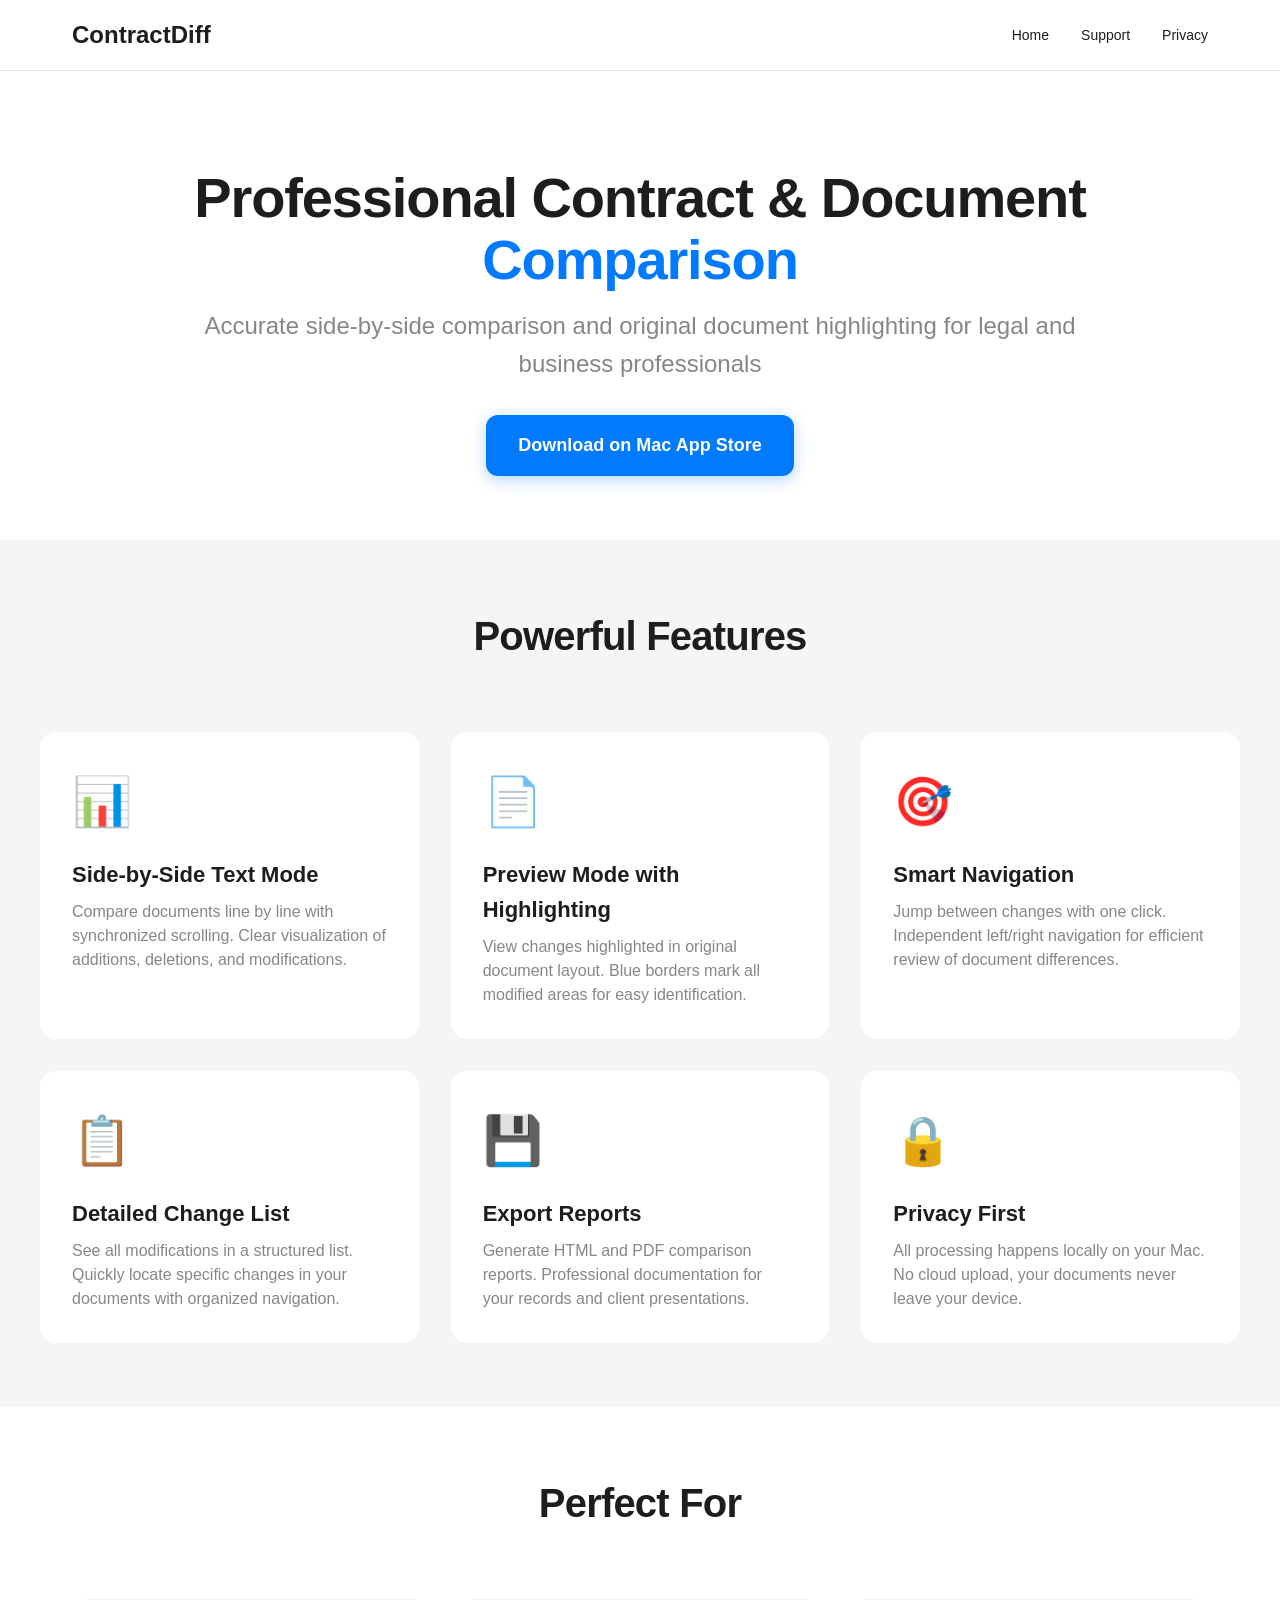
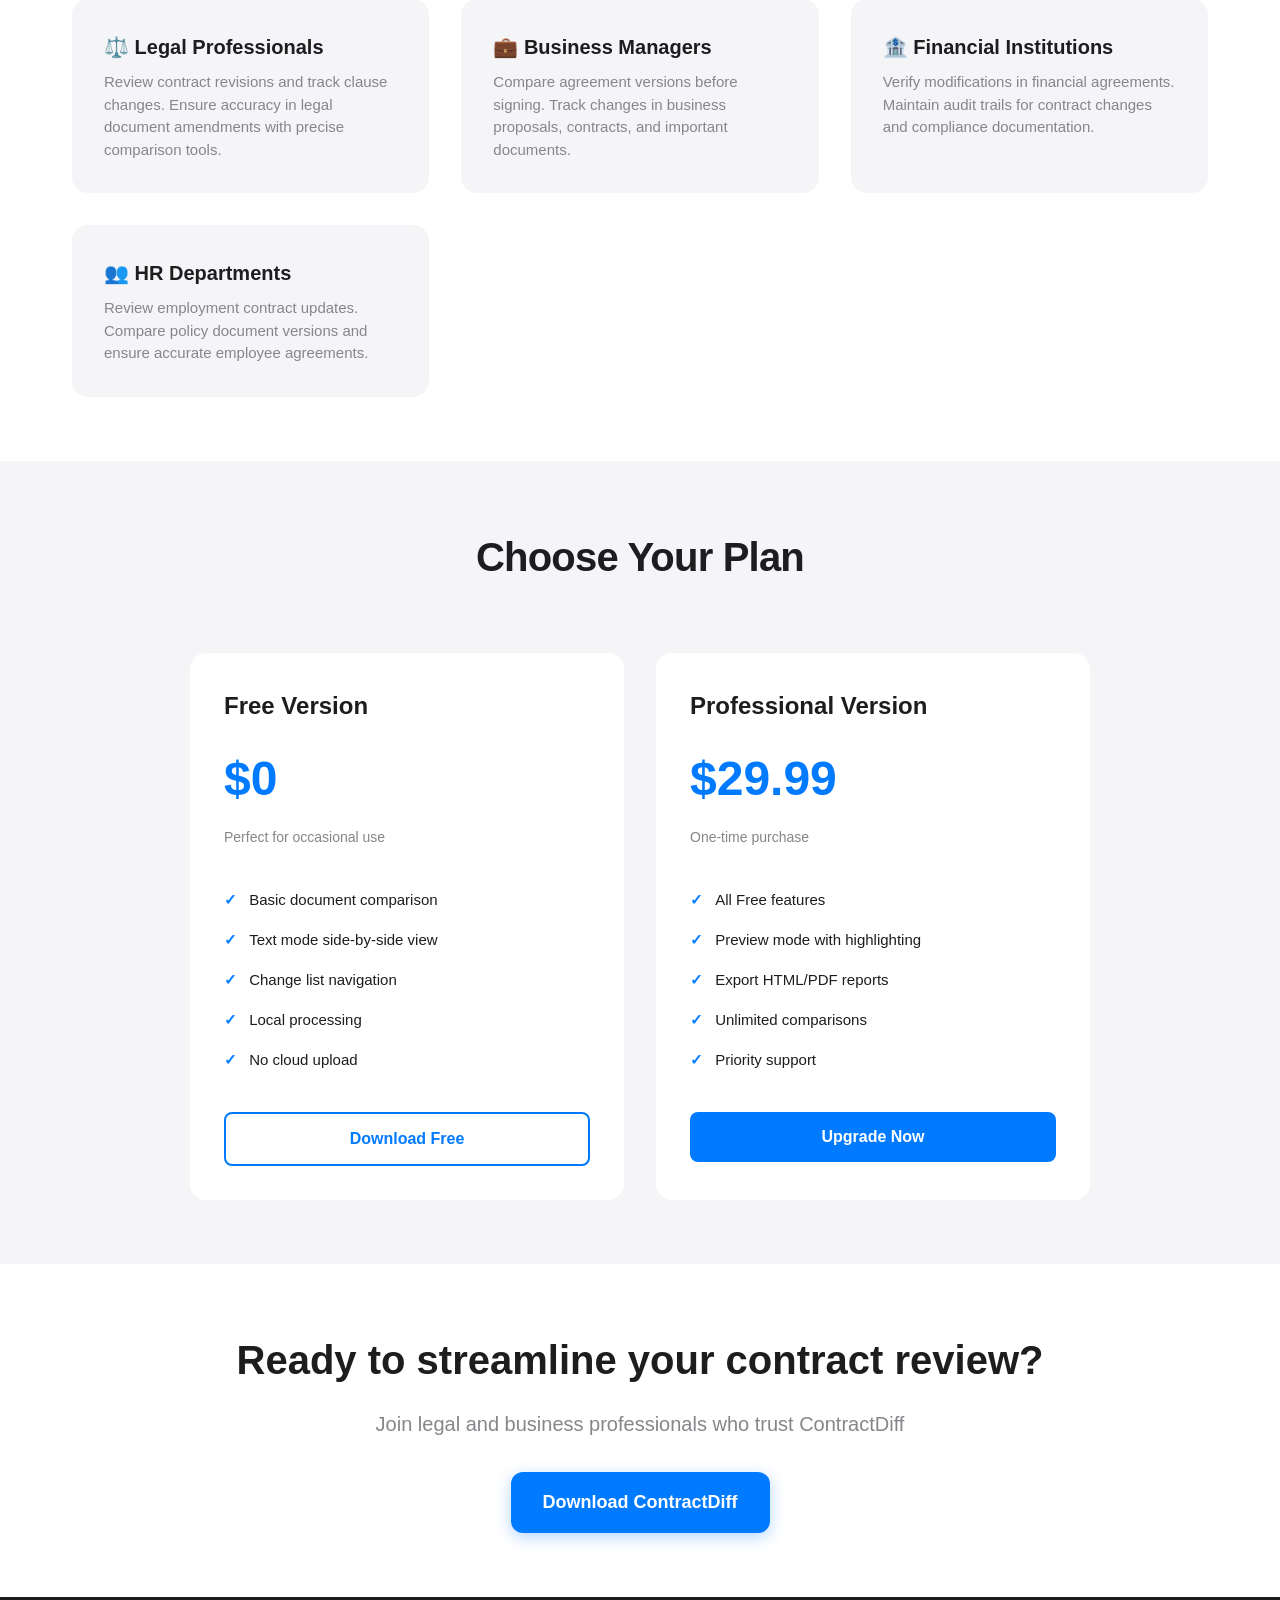
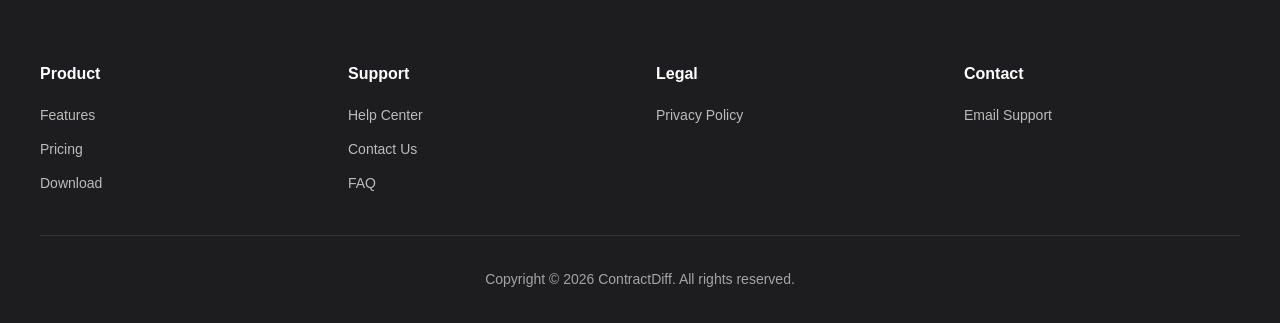
==== index.html @ 59f99d76 "Initial ContractDiff website with marketing, support, and privacy pages" ====
<!DOCTYPE html>
<html lang="en">
<head>
    <meta charset="UTF-8">
    <meta name="viewport" content="width=device-width, initial-scale=1.0">
    <meta name="description" content="ContractDiff - Professional contract and document comparison tool for legal and business professionals. Compare contracts, track changes, and export detailed reports.">
    <meta name="keywords" content="contract comparison, document diff, PDF compare, legal tool, contract review, change tracking, document analysis">
    <title>ContractDiff - Professional Contract & Document Comparison</title>
    <link rel="stylesheet" href="css/style.css">
</head>
<body>
    <header>
        <nav>
            <a href="index.html" class="logo">ContractDiff</a>
            <ul class="nav-links">
                <li><a href="index.html">Home</a></li>
                <li><a href="support.html">Support</a></li>
                <li><a href="privacy.html">Privacy</a></li>
            </ul>
        </nav>
    </header>

    <main>
        <section class="hero">
            <h1>Professional Contract & Document <span class="highlight">Comparison</span></h1>
            <p>Accurate side-by-side comparison and original document highlighting for legal and business professionals</p>
            <!-- App Store link - to be updated after launch -->
            <a href="#" class="cta-button">Download on Mac App Store</a>
        </section>

        <section class="features">
            <div class="features-container">
                <h2 class="section-title">Powerful Features</h2>
                <div class="features-grid">
                    <div class="feature-card">
                        <div class="feature-icon">📊</div>
                        <h3>Side-by-Side Text Mode</h3>
                        <p>Compare documents line by line with synchronized scrolling. Clear visualization of additions, deletions, and modifications.</p>
                    </div>
                    <div class="feature-card">
                        <div class="feature-icon">📄</div>
                        <h3>Preview Mode with Highlighting</h3>
                        <p>View changes highlighted in original document layout. Blue borders mark all modified areas for easy identification.</p>
                    </div>
                    <div class="feature-card">
                        <div class="feature-icon">🎯</div>
                        <h3>Smart Navigation</h3>
                        <p>Jump between changes with one click. Independent left/right navigation for efficient review of document differences.</p>
                    </div>
                    <div class="feature-card">
                        <div class="feature-icon">📋</div>
                        <h3>Detailed Change List</h3>
                        <p>See all modifications in a structured list. Quickly locate specific changes in your documents with organized navigation.</p>
                    </div>
                    <div class="feature-card">
                        <div class="feature-icon">💾</div>
                        <h3>Export Reports</h3>
                        <p>Generate HTML and PDF comparison reports. Professional documentation for your records and client presentations.</p>
                    </div>
                    <div class="feature-card">
                        <div class="feature-icon">🔒</div>
                        <h3>Privacy First</h3>
                        <p>All processing happens locally on your Mac. No cloud upload, your documents never leave your device.</p>
                    </div>
                </div>
            </div>
        </section>

        <section class="use-cases">
            <h2 class="section-title">Perfect For</h2>
            <div class="use-cases-list">
                <div class="use-case">
                    <h3>⚖️ Legal Professionals</h3>
                    <p>Review contract revisions and track clause changes. Ensure accuracy in legal document amendments with precise comparison tools.</p>
                </div>
                <div class="use-case">
                    <h3>💼 Business Managers</h3>
                    <p>Compare agreement versions before signing. Track changes in business proposals, contracts, and important documents.</p>
                </div>
                <div class="use-case">
                    <h3>🏦 Financial Institutions</h3>
                    <p>Verify modifications in financial agreements. Maintain audit trails for contract changes and compliance documentation.</p>
                </div>
                <div class="use-case">
                    <h3>👥 HR Departments</h3>
                    <p>Review employment contract updates. Compare policy document versions and ensure accurate employee agreements.</p>
                </div>
            </div>
        </section>

        <section class="pricing">
            <div class="features-container">
                <h2 class="section-title">Choose Your Plan</h2>
                <div class="pricing-container">
                    <div class="pricing-card">
                        <h3>Free Version</h3>
                        <p class="price">$0</p>
                        <p class="price-description">Perfect for occasional use</p>
                        <ul class="features-list">
                            <li>Basic document comparison</li>
                            <li>Text mode side-by-side view</li>
                            <li>Change list navigation</li>
                            <li>Local processing</li>
                            <li>No cloud upload</li>
                        </ul>
                        <a href="#" class="pricing-button secondary-button">Download Free</a>
                    </div>
                    <div class="pricing-card">
                        <h3>Professional Version</h3>
                        <p class="price">$29.99</p>
                        <p class="price-description">One-time purchase</p>
                        <ul class="features-list">
                            <li>All Free features</li>
                            <li>Preview mode with highlighting</li>
                            <li>Export HTML/PDF reports</li>
                            <li>Unlimited comparisons</li>
                            <li>Priority support</li>
                        </ul>
                        <a href="#" class="pricing-button">Upgrade Now</a>
                    </div>
                </div>
            </div>
        </section>

        <section class="cta-final">
            <h2>Ready to streamline your contract review?</h2>
            <p>Join legal and business professionals who trust ContractDiff</p>
            <a href="#" class="cta-button">Download ContractDiff</a>
        </section>
    </main>

    <footer>
        <div class="footer-content">
            <div class="footer-section">
                <h4>Product</h4>
                <ul>
                    <li><a href="index.html">Features</a></li>
                    <li><a href="index.html#pricing">Pricing</a></li>
                    <li><a href="#">Download</a></li>
                </ul>
            </div>
            <div class="footer-section">
                <h4>Support</h4>
                <ul>
                    <li><a href="support.html">Help Center</a></li>
                    <li><a href="support.html#contact">Contact Us</a></li>
                    <li><a href="support.html#faq">FAQ</a></li>
                </ul>
            </div>
            <div class="footer-section">
                <h4>Legal</h4>
                <ul>
                    <li><a href="privacy.html">Privacy Policy</a></li>
                </ul>
            </div>
            <div class="footer-section">
                <h4>Contact</h4>
                <ul>
                    <li><a href="mailto:cloaklyapp@gmail.com">Email Support</a></li>
                </ul>
            </div>
        </div>
        <div class="footer-bottom">
            <p>Copyright © 2026 ContractDiff. All rights reserved.</p>
        </div>
    </footer>
</body>
</html>
---- css/style.css ----
/* ContractDiff Website Styles */
/* Modern, Clean Design with Blue Accent */

:root {
    --primary-blue: #007AFF;
    --dark-blue: #0051D5;
    --dark-text: #1d1d1f;
    --gray-text: #86868b;
    --light-bg: #f5f5f7;
    --white: #ffffff;
    --border-radius: 16px;
    --spacing-xs: 8px;
    --spacing-sm: 16px;
    --spacing-md: 32px;
    --spacing-lg: 64px;
    --spacing-xl: 96px;
}

* {
    margin: 0;
    padding: 0;
    box-sizing: border-box;
}

body {
    font-family: -apple-system, BlinkMacSystemFont, 'SF Pro Display', 'Segoe UI', 'Helvetica Neue', Arial, sans-serif;
    color: var(--dark-text);
    line-height: 1.6;
    background: var(--white);
    -webkit-font-smoothing: antialiased;
    -moz-osx-font-smoothing: grayscale;
}

/* Header */
header {
    background: rgba(255, 255, 255, 0.8);
    backdrop-filter: blur(20px);
    border-bottom: 1px solid rgba(0, 0, 0, 0.1);
    position: sticky;
    top: 0;
    z-index: 1000;
}

nav {
    max-width: 1200px;
    margin: 0 auto;
    padding: var(--spacing-sm) var(--spacing-md);
    display: flex;
    justify-content: space-between;
    align-items: center;
}

.logo {
    font-size: 24px;
    font-weight: 600;
    color: var(--dark-text);
    text-decoration: none;
}

.nav-links {
    display: flex;
    gap: var(--spacing-md);
    list-style: none;
}

.nav-links a {
    color: var(--dark-text);
    text-decoration: none;
    font-size: 14px;
    transition: color 0.3s;
}

.nav-links a:hover {
    color: var(--primary-blue);
}

/* Hero Section */
.hero {
    text-align: center;
    padding: var(--spacing-xl) var(--spacing-md) var(--spacing-lg);
    max-width: 980px;
    margin: 0 auto;
}

.hero h1 {
    font-size: 56px;
    font-weight: 700;
    line-height: 1.1;
    margin-bottom: var(--spacing-sm);
    letter-spacing: -0.02em;
}

.hero .highlight {
    color: var(--primary-blue);
}

.hero p {
    font-size: 24px;
    color: var(--gray-text);
    margin-bottom: var(--spacing-md);
    font-weight: 400;
}

.cta-button {
    display: inline-block;
    background: var(--primary-blue);
    color: var(--white);
    padding: 16px 32px;
    border-radius: 12px;
    text-decoration: none;
    font-size: 18px;
    font-weight: 600;
    transition: all 0.3s;
    box-shadow: 0 4px 16px rgba(0, 122, 255, 0.3);
}

.cta-button:hover {
    background: var(--dark-blue);
    transform: translateY(-2px);
    box-shadow: 0 6px 20px rgba(0, 122, 255, 0.4);
}

/* Features Section */
.features {
    background: var(--light-bg);
    padding: var(--spacing-lg) var(--spacing-md);
}

.features-container {
    max-width: 1200px;
    margin: 0 auto;
}

.section-title {
    text-align: center;
    font-size: 40px;
    font-weight: 700;
    margin-bottom: var(--spacing-lg);
    letter-spacing: -0.02em;
}

.features-grid {
    display: grid;
    grid-template-columns: repeat(auto-fit, minmax(340px, 1fr));
    gap: var(--spacing-md);
}

.feature-card {
    background: var(--white);
    padding: var(--spacing-md);
    border-radius: var(--border-radius);
    transition: transform 0.3s, box-shadow 0.3s;
}

.feature-card:hover {
    transform: translateY(-4px);
    box-shadow: 0 12px 24px rgba(0, 0, 0, 0.1);
}

.feature-icon {
    font-size: 48px;
    margin-bottom: var(--spacing-sm);
}

.feature-card h3 {
    font-size: 22px;
    font-weight: 600;
    margin-bottom: var(--spacing-xs);
    color: var(--dark-text);
}

.feature-card p {
    color: var(--gray-text);
    font-size: 16px;
    line-height: 1.5;
}

/* Use Cases Section */
.use-cases {
    padding: var(--spacing-lg) var(--spacing-md);
    max-width: 1200px;
    margin: 0 auto;
}

.use-cases-list {
    display: grid;
    grid-template-columns: repeat(auto-fit, minmax(280px, 1fr));
    gap: var(--spacing-md);
    margin-top: var(--spacing-md);
}

.use-case {
    padding: var(--spacing-md);
    background: var(--light-bg);
    border-radius: var(--border-radius);
}

.use-case h3 {
    font-size: 20px;
    font-weight: 600;
    margin-bottom: var(--spacing-xs);
    color: var(--dark-text);
}

.use-case p {
    color: var(--gray-text);
    font-size: 15px;
    line-height: 1.5;
}

/* Pricing Section */
.pricing {
    background: var(--light-bg);
    padding: var(--spacing-lg) var(--spacing-md);
}

.pricing-container {
    max-width: 900px;
    margin: 0 auto;
    display: grid;
    grid-template-columns: repeat(auto-fit, minmax(300px, 1fr));
    gap: var(--spacing-md);
}

.pricing-card {
    background: var(--white);
    padding: var(--spacing-md);
    border-radius: var(--border-radius);
    border: 2px solid transparent;
    transition: all 0.3s;
}

.pricing-card:hover {
    border-color: var(--primary-blue);
    transform: translateY(-4px);
    box-shadow: 0 12px 24px rgba(0, 0, 0, 0.1);
}

.pricing-card h3 {
    font-size: 24px;
    font-weight: 600;
    margin-bottom: var(--spacing-sm);
}

.price {
    font-size: 48px;
    font-weight: 700;
    color: var(--primary-blue);
    margin-bottom: var(--spacing-xs);
}

.price-description {
    color: var(--gray-text);
    font-size: 14px;
    margin-bottom: var(--spacing-md);
}

.features-list {
    list-style: none;
    margin-bottom: var(--spacing-md);
}

.features-list li {
    padding: 8px 0;
    color: var(--dark-text);
    font-size: 15px;
}

.features-list li:before {
    content: "✓ ";
    color: var(--primary-blue);
    font-weight: bold;
    margin-right: 8px;
}

.pricing-button {
    display: block;
    width: 100%;
    background: var(--primary-blue);
    color: var(--white);
    padding: 12px 24px;
    border-radius: 8px;
    text-decoration: none;
    text-align: center;
    font-weight: 600;
    transition: background 0.3s;
}

.pricing-button:hover {
    background: var(--dark-blue);
}

.secondary-button {
    background: var(--white);
    color: var(--primary-blue);
    border: 2px solid var(--primary-blue);
}

.secondary-button:hover {
    background: var(--light-bg);
}

/* CTA Final Section */
.cta-final {
    text-align: center;
    padding: var(--spacing-lg) var(--spacing-md);
}

.cta-final h2 {
    font-size: 40px;
    font-weight: 700;
    margin-bottom: var(--spacing-sm);
}

.cta-final p {
    font-size: 20px;
    color: var(--gray-text);
    margin-bottom: var(--spacing-md);
}

/* Support & Privacy Pages */
.support-container,
.privacy-container {
    max-width: 800px;
    margin: 0 auto;
    padding: var(--spacing-lg) var(--spacing-md);
}

.support-container h1,
.privacy-container h1 {
    font-size: 48px;
    font-weight: 700;
    margin-bottom: var(--spacing-sm);
}

.support-container h2,
.privacy-container h2 {
    font-size: 32px;
    font-weight: 600;
    margin-top: var(--spacing-lg);
    margin-bottom: var(--spacing-sm);
    color: var(--dark-text);
}

.support-container h3,
.privacy-container h3 {
    font-size: 24px;
    font-weight: 600;
    margin-top: var(--spacing-md);
    margin-bottom: var(--spacing-sm);
    color: var(--dark-text);
}

.support-container p,
.privacy-container p {
    margin-bottom: var(--spacing-sm);
    color: var(--dark-text);
    font-size: 17px;
    line-height: 1.6;
}

.support-container ul,
.privacy-container ul,
.support-container ol,
.privacy-container ol {
    margin-bottom: var(--spacing-sm);
    margin-left: var(--spacing-md);
}

.support-container li,
.privacy-container li {
    margin-bottom: var(--spacing-xs);
    color: var(--dark-text);
    font-size: 17px;
}

.contact-box {
    background: var(--light-bg);
    padding: var(--spacing-md);
    border-radius: var(--border-radius);
    margin: var(--spacing-md) 0;
}

.contact-box p {
    margin-bottom: var(--spacing-xs);
}

.contact-box a {
    color: var(--primary-blue);
    text-decoration: none;
    font-weight: 600;
}

.contact-box a:hover {
    text-decoration: underline;
}

.last-updated {
    color: var(--gray-text);
    font-size: 14px;
    margin-bottom: var(--spacing-md);
}

/* Footer */
footer {
    background: var(--dark-text);
    color: var(--white);
    padding: var(--spacing-lg) var(--spacing-md) var(--spacing-md);
}

.footer-content {
    max-width: 1200px;
    margin: 0 auto;
    display: grid;
    grid-template-columns: repeat(auto-fit, minmax(200px, 1fr));
    gap: var(--spacing-md);
    margin-bottom: var(--spacing-md);
}

.footer-section h4 {
    font-size: 16px;
    font-weight: 600;
    margin-bottom: var(--spacing-sm);
}

.footer-section ul {
    list-style: none;
}

.footer-section li {
    margin-bottom: var(--spacing-xs);
}

.footer-section a {
    color: rgba(255, 255, 255, 0.7);
    text-decoration: none;
    font-size: 14px;
    transition: color 0.3s;
}

.footer-section a:hover {
    color: var(--white);
}

.footer-bottom {
    max-width: 1200px;
    margin: 0 auto;
    padding-top: var(--spacing-md);
    border-top: 1px solid rgba(255, 255, 255, 0.1);
    text-align: center;
    color: rgba(255, 255, 255, 0.6);
    font-size: 14px;
}

/* Responsive Design */
@media (max-width: 768px) {
    .hero h1 {
        font-size: 40px;
    }

    .hero p {
        font-size: 20px;
    }

    .section-title {
        font-size: 32px;
    }

    .features-grid {
        grid-template-columns: 1fr;
    }

    .use-cases-list {
        grid-template-columns: 1fr;
    }

    .pricing-container {
        grid-template-columns: 1fr;
    }

    .nav-links {
        gap: var(--spacing-sm);
    }

    .nav-links a {
        font-size: 13px;
    }

    .support-container h1,
    .privacy-container h1 {
        font-size: 36px;
    }

    .support-container h2,
    .privacy-container h2 {
        font-size: 28px;
    }
}

@media (max-width: 480px) {
    .hero h1 {
        font-size: 32px;
    }

    .hero p {
        font-size: 18px;
    }

    .logo {
        font-size: 20px;
    }

    .nav-links {
        gap: 12px;
    }
}
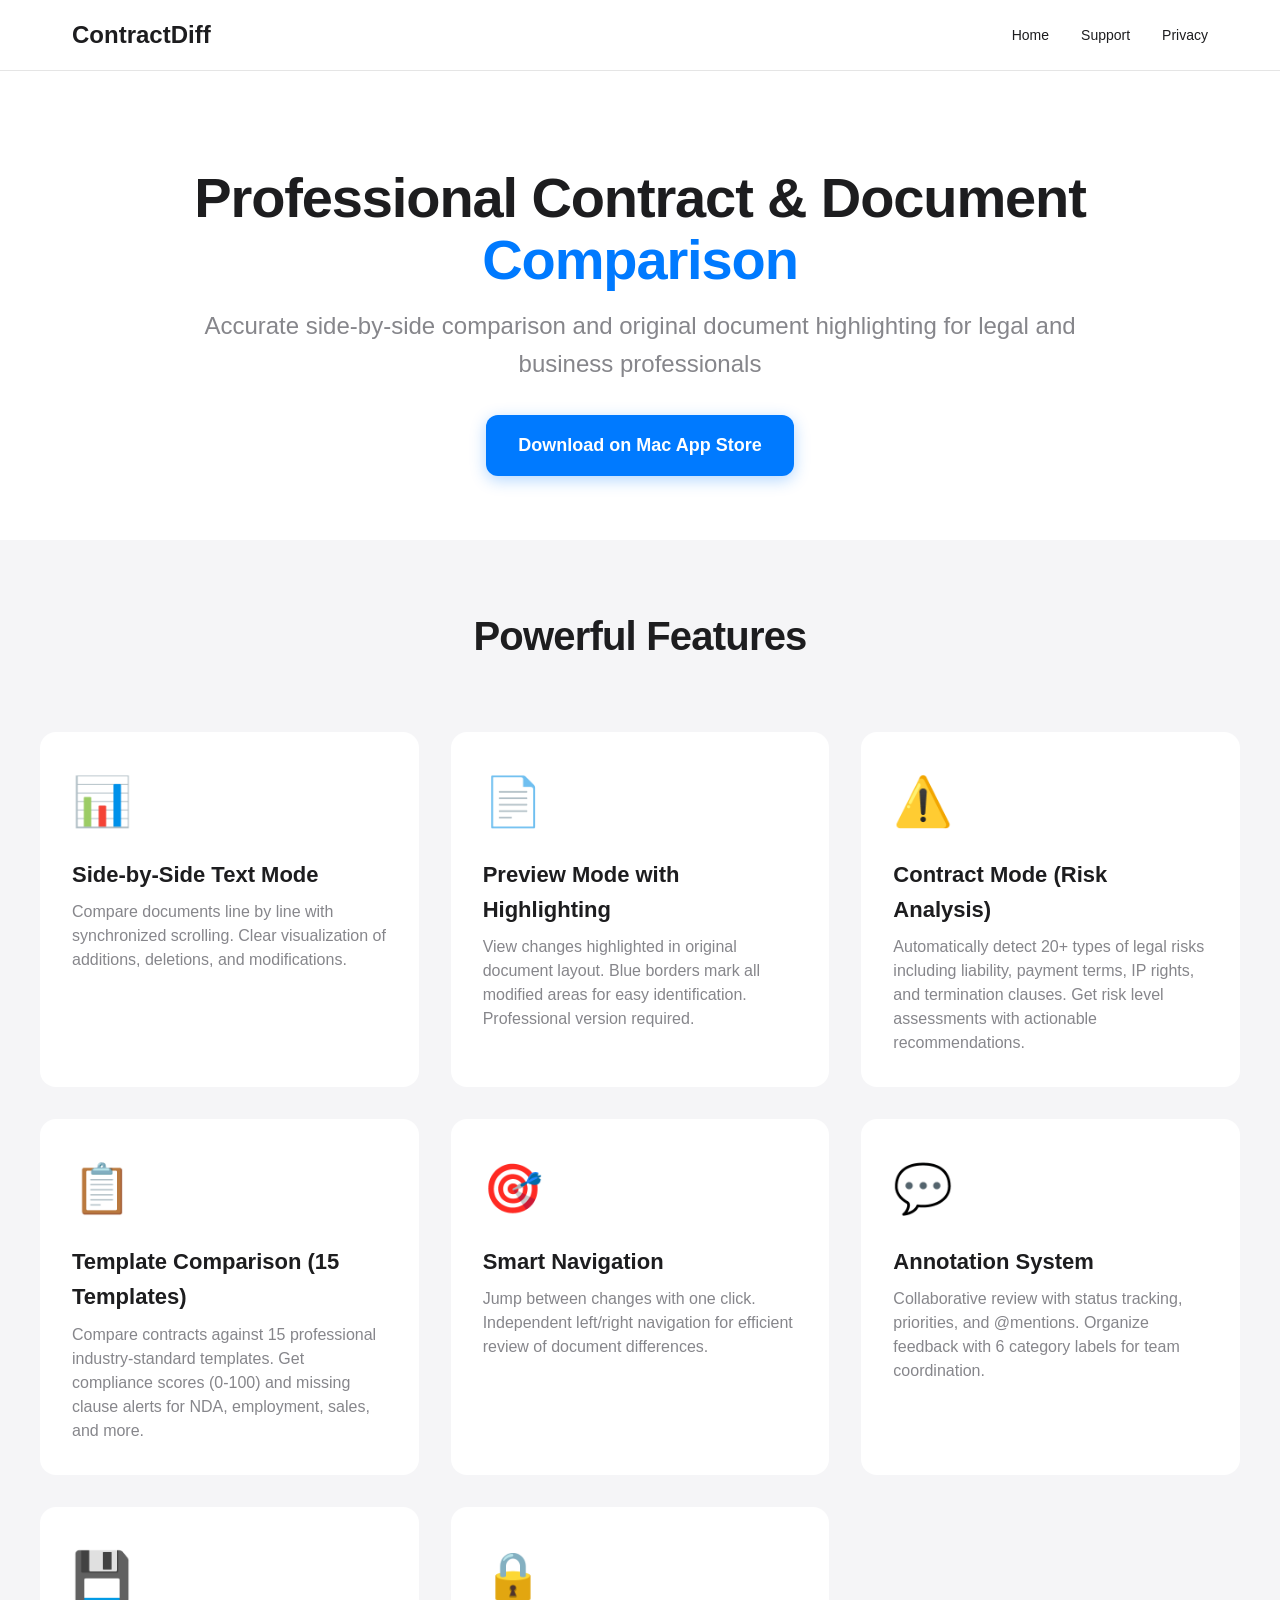
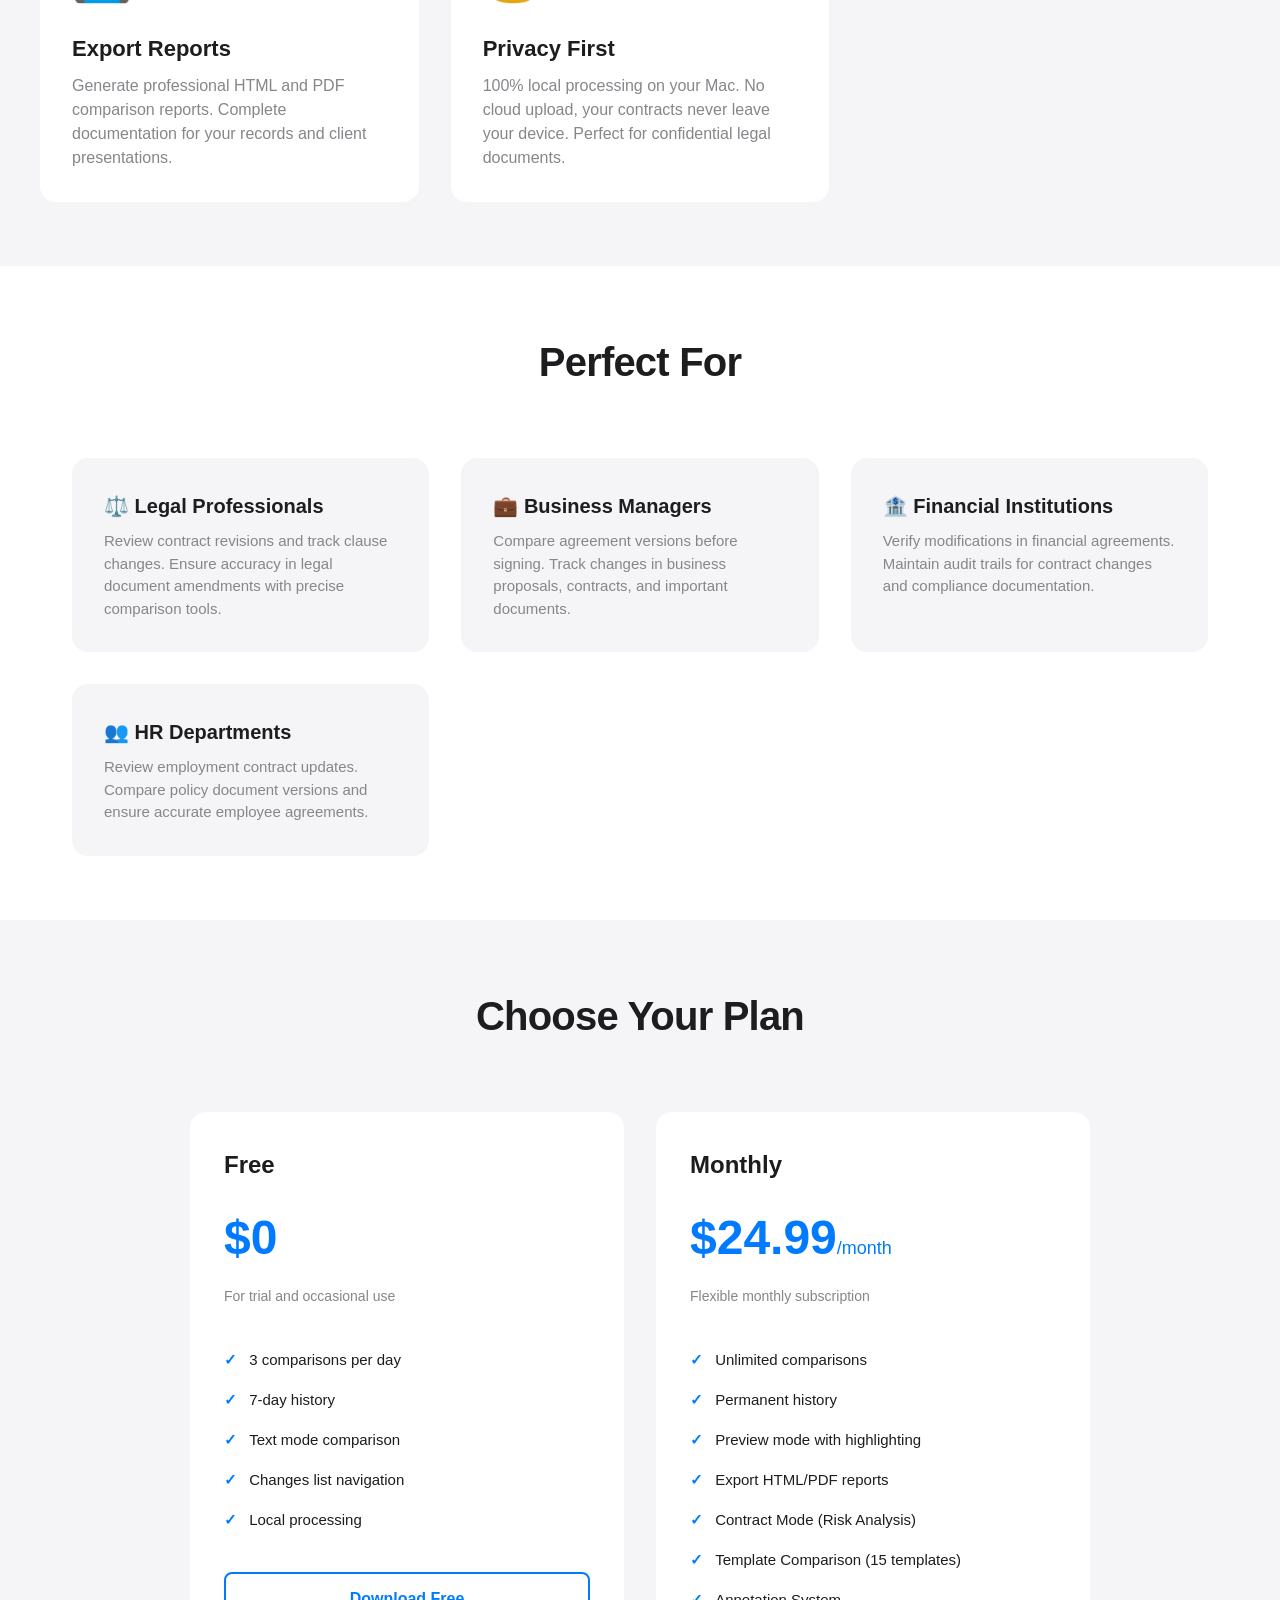
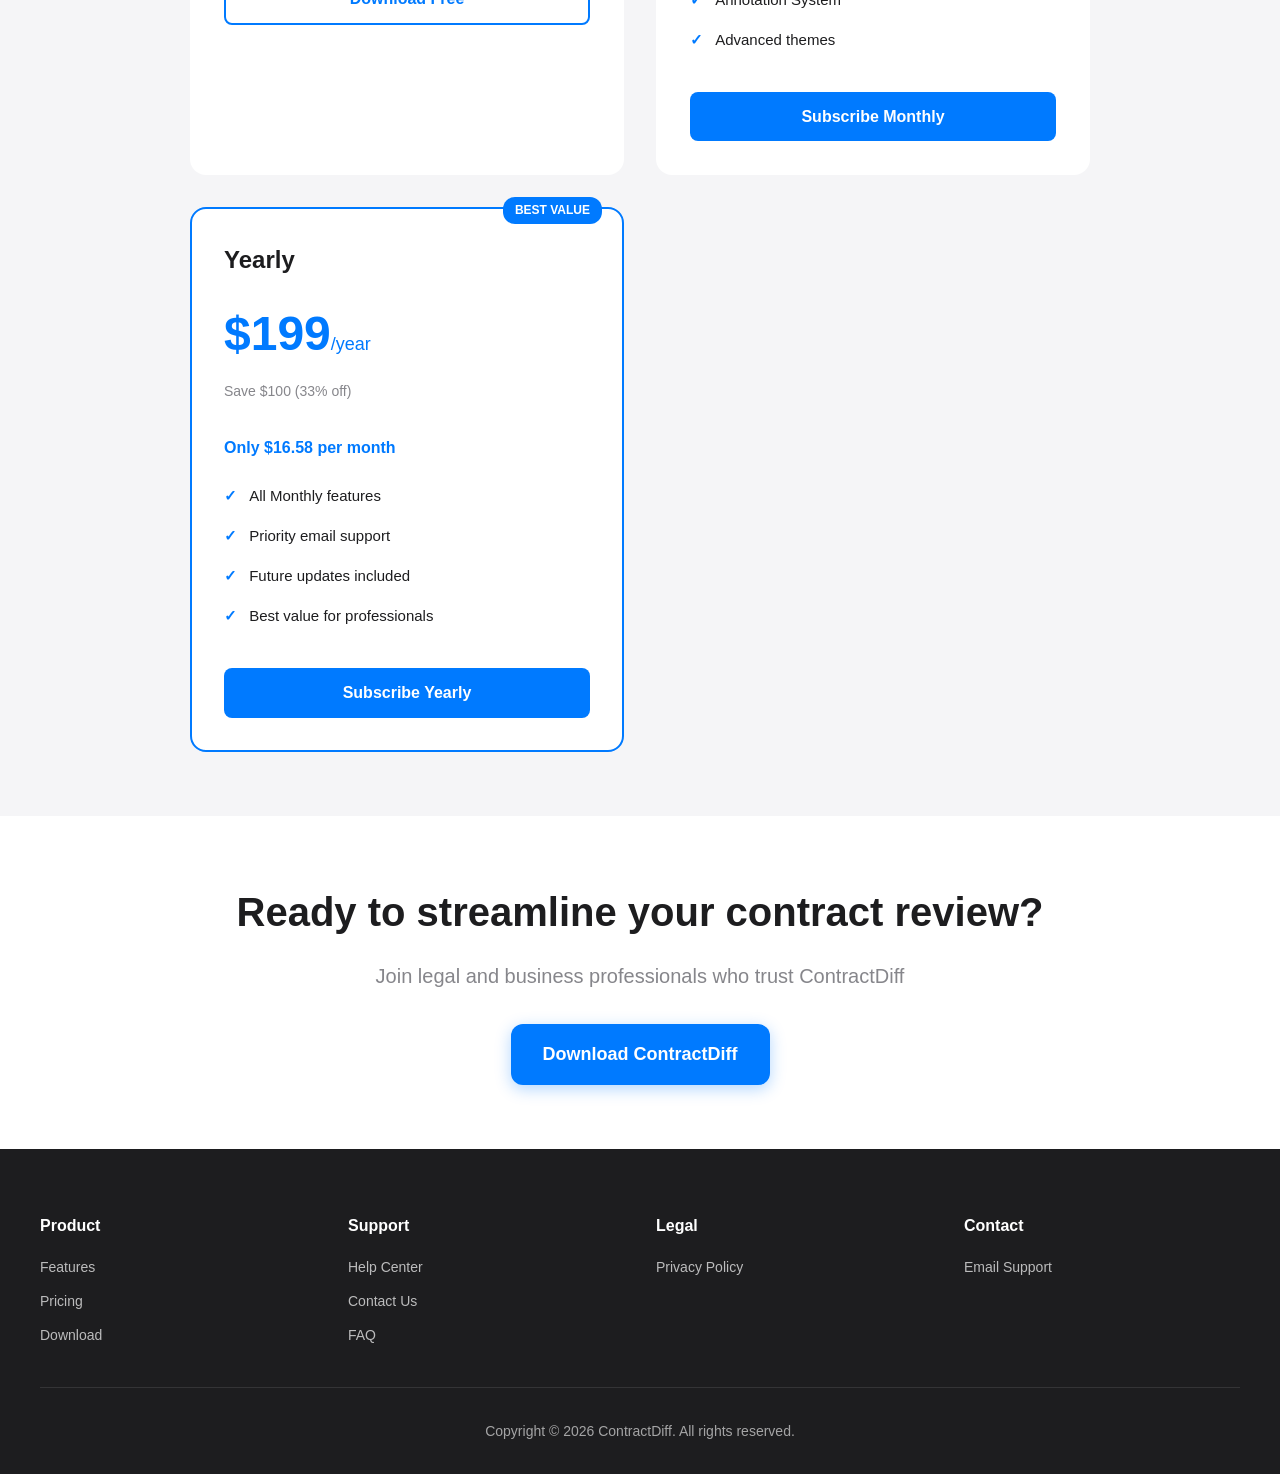
==== commit 86163325: "Update website content to match actual app features - Add 8 core features including Contract Mode (2" ====
--- a/index.html
+++ b/index.html
@@ -40,7 +40,17 @@
                     <div class="feature-card">
                         <div class="feature-icon">📄</div>
                         <h3>Preview Mode with Highlighting</h3>
-                        <p>View changes highlighted in original document layout. Blue borders mark all modified areas for easy identification.</p>
+                        <p>View changes highlighted in original document layout. Blue borders mark all modified areas for easy identification. Professional version required.</p>
+                    </div>
+                    <div class="feature-card">
+                        <div class="feature-icon">⚠️</div>
+                        <h3>Contract Mode (Risk Analysis)</h3>
+                        <p>Automatically detect 20+ types of legal risks including liability, payment terms, IP rights, and termination clauses. Get risk level assessments with actionable recommendations.</p>
+                    </div>
+                    <div class="feature-card">
+                        <div class="feature-icon">📋</div>
+                        <h3>Template Comparison (15 Templates)</h3>
+                        <p>Compare contracts against 15 professional industry-standard templates. Get compliance scores (0-100) and missing clause alerts for NDA, employment, sales, and more.</p>
                     </div>
                     <div class="feature-card">
                         <div class="feature-icon">🎯</div>
@@ -48,19 +58,19 @@
                         <p>Jump between changes with one click. Independent left/right navigation for efficient review of document differences.</p>
                     </div>
                     <div class="feature-card">
-                        <div class="feature-icon">📋</div>
-                        <h3>Detailed Change List</h3>
-                        <p>See all modifications in a structured list. Quickly locate specific changes in your documents with organized navigation.</p>
+                        <div class="feature-icon">💬</div>
+                        <h3>Annotation System</h3>
+                        <p>Collaborative review with status tracking, priorities, and @mentions. Organize feedback with 6 category labels for team coordination.</p>
                     </div>
                     <div class="feature-card">
                         <div class="feature-icon">💾</div>
                         <h3>Export Reports</h3>
-                        <p>Generate HTML and PDF comparison reports. Professional documentation for your records and client presentations.</p>
+                        <p>Generate professional HTML and PDF comparison reports. Complete documentation for your records and client presentations.</p>
                     </div>
                     <div class="feature-card">
                         <div class="feature-icon">🔒</div>
                         <h3>Privacy First</h3>
-                        <p>All processing happens locally on your Mac. No cloud upload, your documents never leave your device.</p>
+                        <p>100% local processing on your Mac. No cloud upload, your contracts never leave your device. Perfect for confidential legal documents.</p>
                     </div>
                 </div>
             </div>
@@ -93,30 +103,47 @@
                 <h2 class="section-title">Choose Your Plan</h2>
                 <div class="pricing-container">
                     <div class="pricing-card">
-                        <h3>Free Version</h3>
+                        <h3>Free</h3>
                         <p class="price">$0</p>
-                        <p class="price-description">Perfect for occasional use</p>
+                        <p class="price-description">For trial and occasional use</p>
                         <ul class="features-list">
-                            <li>Basic document comparison</li>
-                            <li>Text mode side-by-side view</li>
-                            <li>Change list navigation</li>
+                            <li>3 comparisons per day</li>
+                            <li>7-day history</li>
+                            <li>Text mode comparison</li>
+                            <li>Changes list navigation</li>
                             <li>Local processing</li>
-                            <li>No cloud upload</li>
                         </ul>
                         <a href="#" class="pricing-button secondary-button">Download Free</a>
                     </div>
                     <div class="pricing-card">
-                        <h3>Professional Version</h3>
-                        <p class="price">$29.99</p>
-                        <p class="price-description">One-time purchase</p>
+                        <h3>Monthly</h3>
+                        <p class="price">$24.99<span style="font-size: 18px; font-weight: 400;">/month</span></p>
+                        <p class="price-description">Flexible monthly subscription</p>
                         <ul class="features-list">
-                            <li>All Free features</li>
+                            <li>Unlimited comparisons</li>
+                            <li>Permanent history</li>
                             <li>Preview mode with highlighting</li>
                             <li>Export HTML/PDF reports</li>
-                            <li>Unlimited comparisons</li>
-                            <li>Priority support</li>
+                            <li>Contract Mode (Risk Analysis)</li>
+                            <li>Template Comparison (15 templates)</li>
+                            <li>Annotation System</li>
+                            <li>Advanced themes</li>
                         </ul>
-                        <a href="#" class="pricing-button">Upgrade Now</a>
+                        <a href="#" class="pricing-button">Subscribe Monthly</a>
+                    </div>
+                    <div class="pricing-card" style="border: 2px solid var(--primary-blue); position: relative;">
+                        <div style="position: absolute; top: -12px; right: 20px; background: var(--primary-blue); color: white; padding: 4px 12px; border-radius: 12px; font-size: 12px; font-weight: 600;">BEST VALUE</div>
+                        <h3>Yearly</h3>
+                        <p class="price">$199<span style="font-size: 18px; font-weight: 400;">/year</span></p>
+                        <p class="price-description">Save $100 (33% off)</p>
+                        <p style="color: var(--primary-blue); font-weight: 600; font-size: 16px; margin-bottom: 16px;">Only $16.58 per month</p>
+                        <ul class="features-list">
+                            <li>All Monthly features</li>
+                            <li>Priority email support</li>
+                            <li>Future updates included</li>
+                            <li>Best value for professionals</li>
+                        </ul>
+                        <a href="#" class="pricing-button">Subscribe Yearly</a>
                     </div>
                 </div>
             </div>
